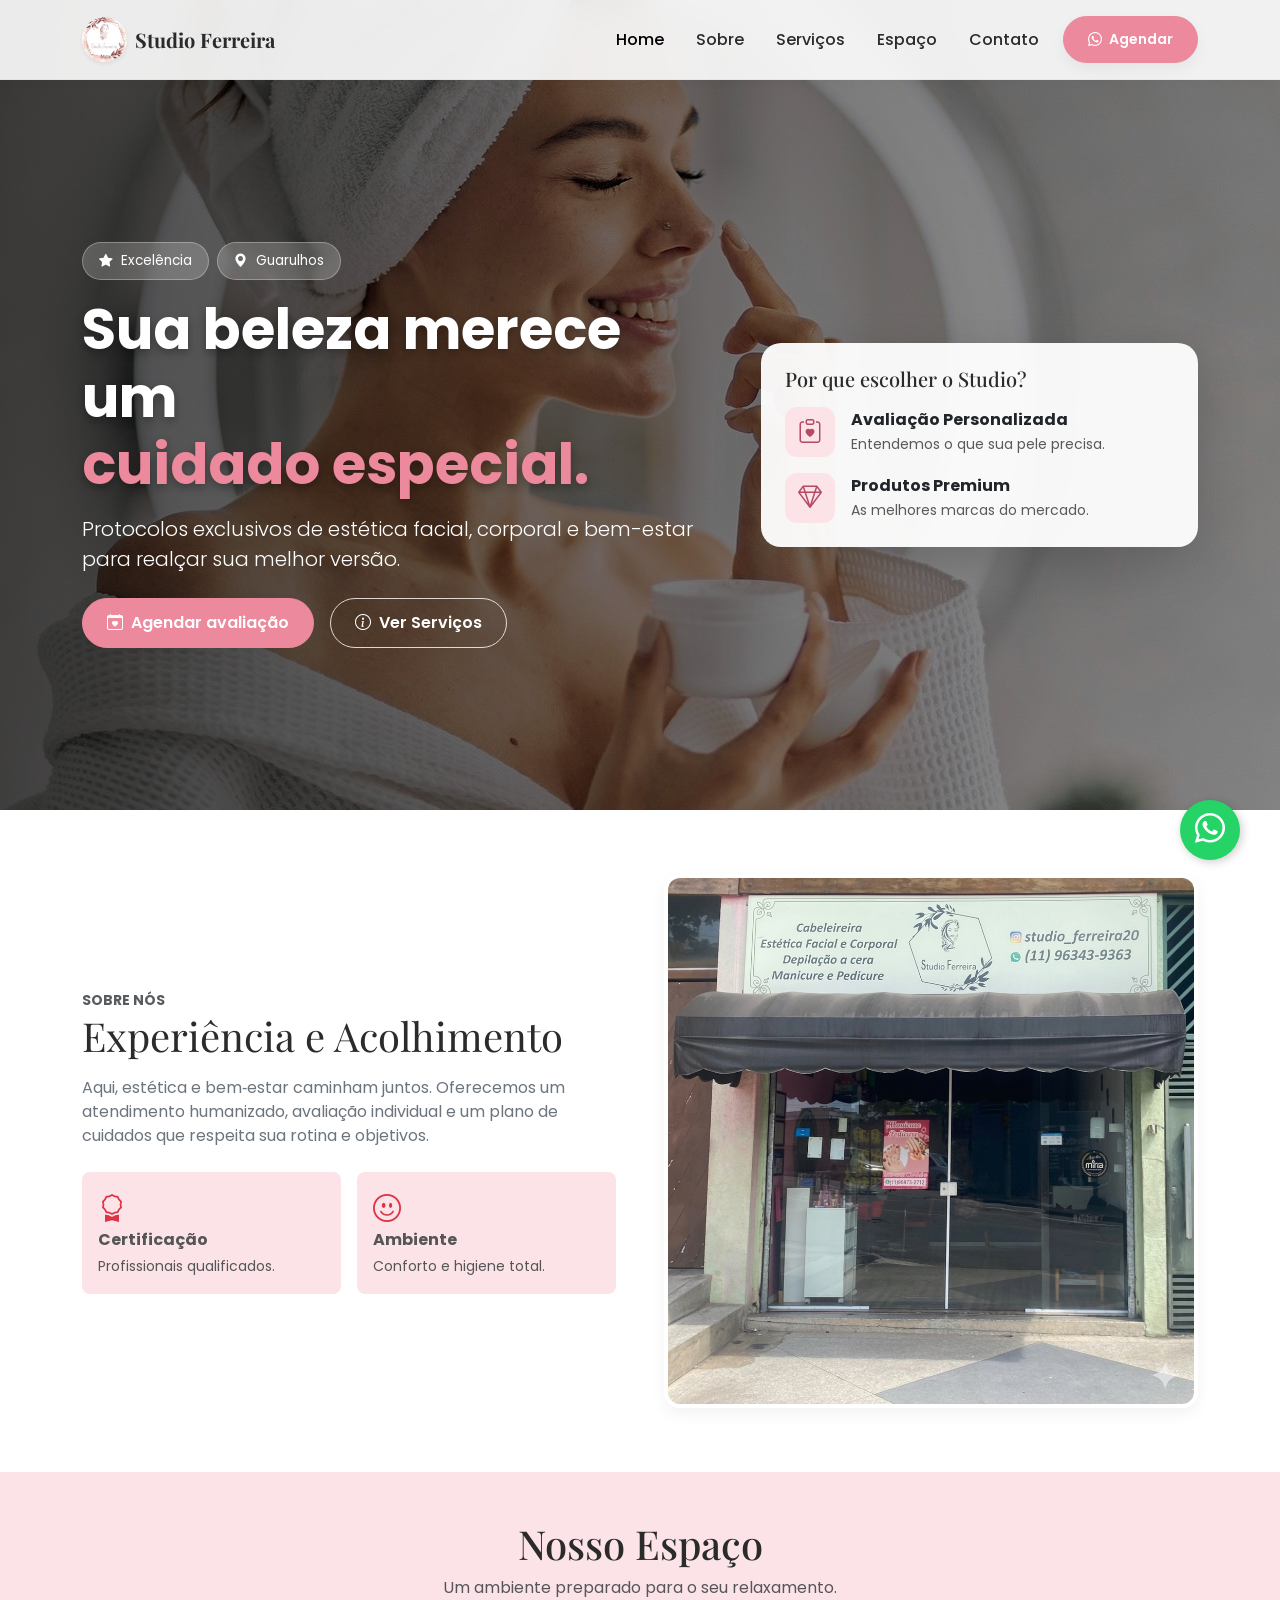
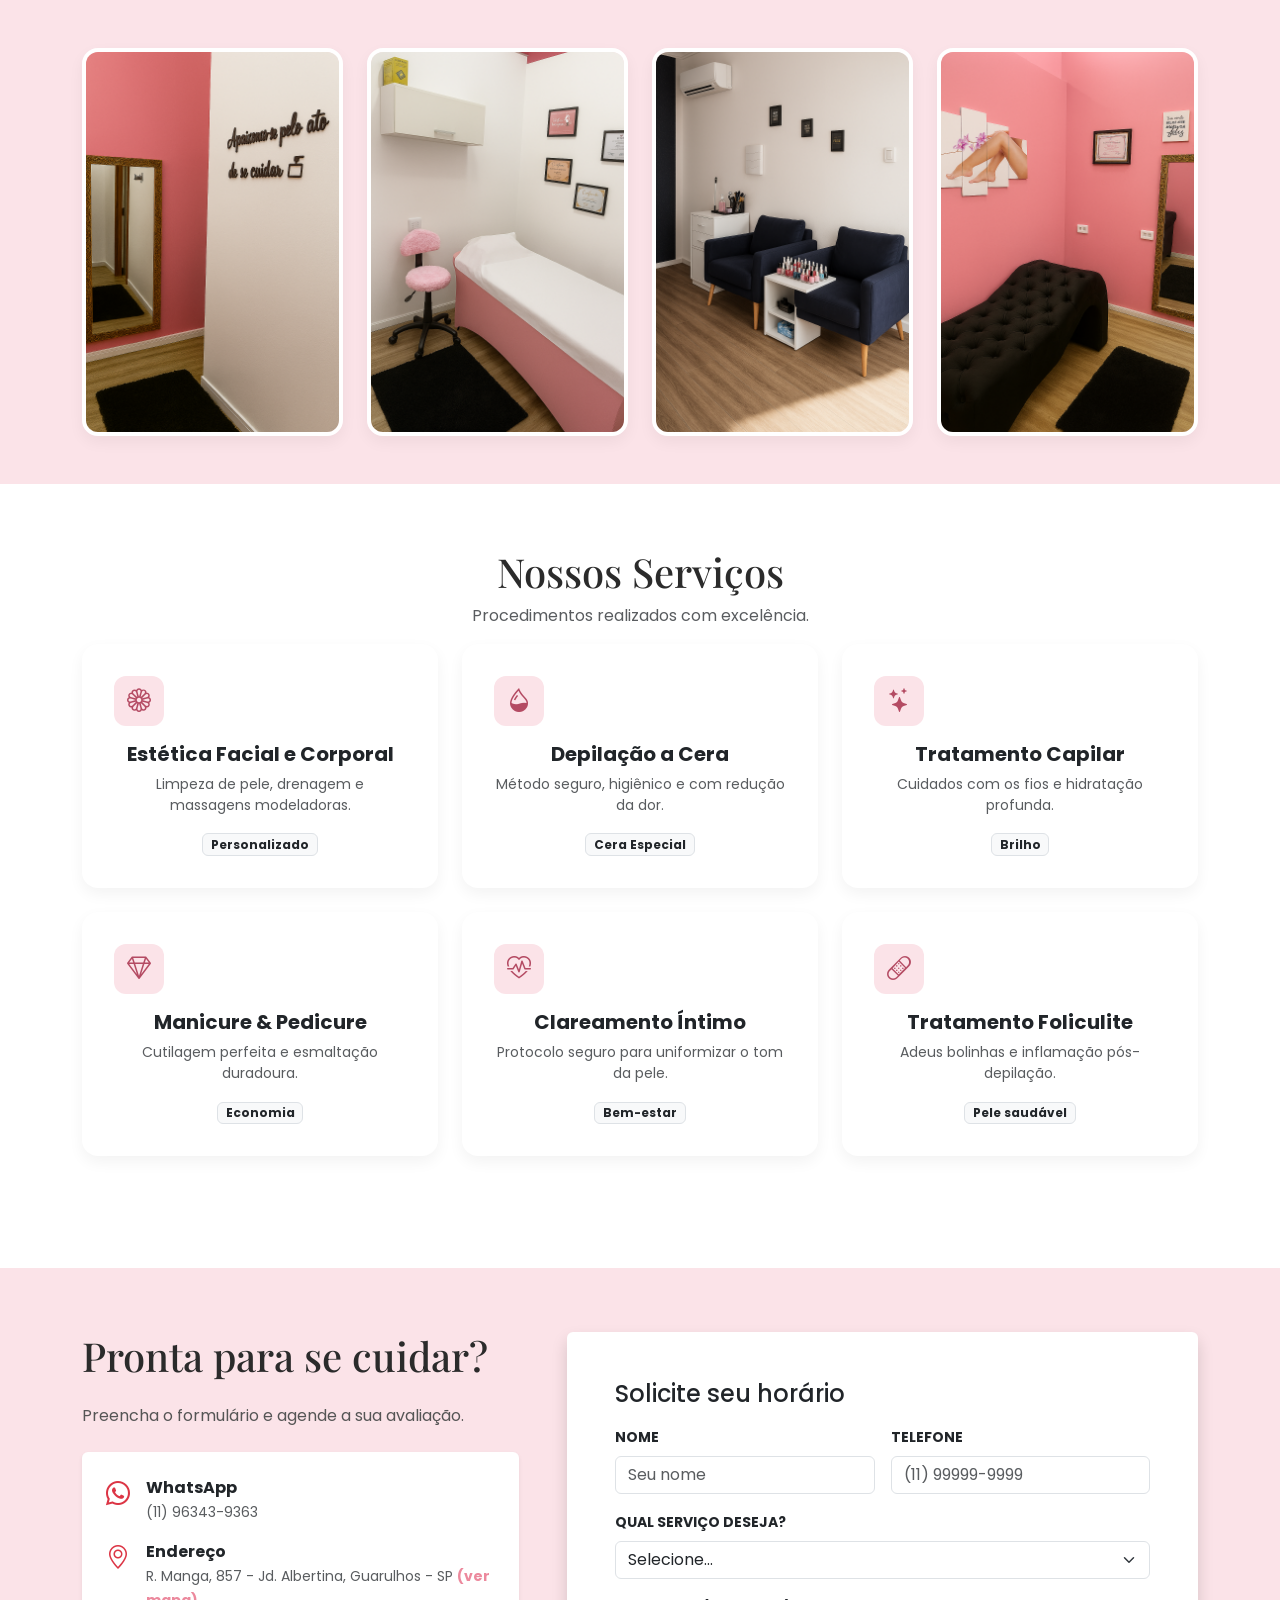
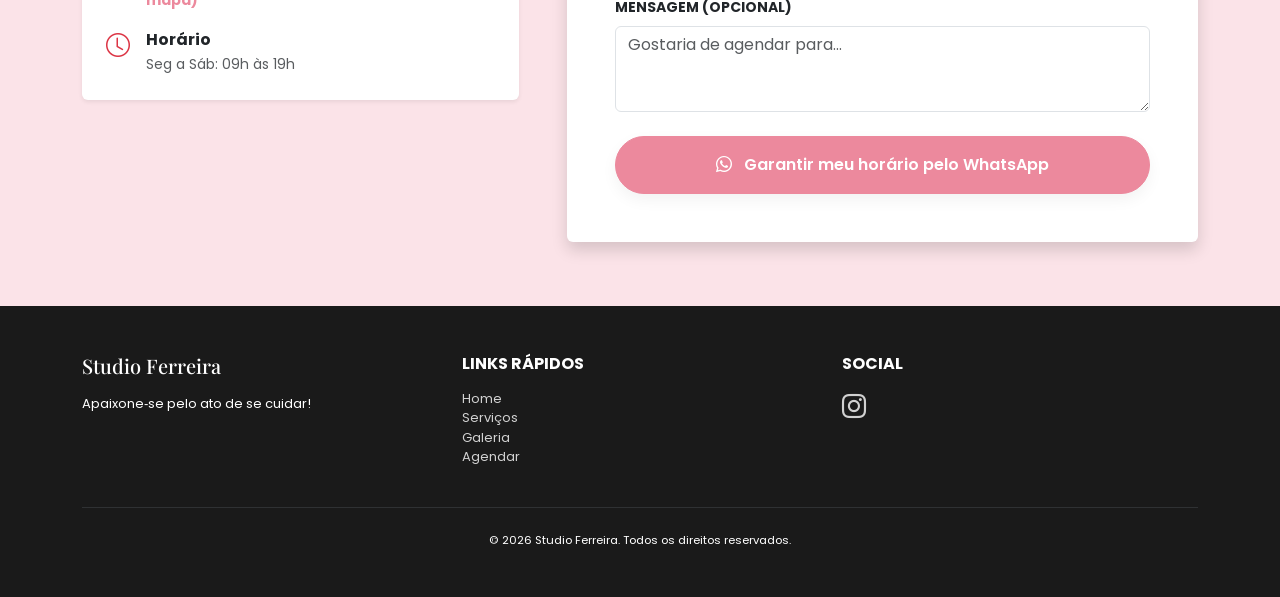
==== index.html @ 10e396b1 "Add files via upload" ====
<!doctype html>
<html lang="pt-br">

<head>
  <meta charset="UTF-8" />
  <meta name="viewport" content="width=device-width, initial-scale=1" />
  <title>Studio Ferreira – Estética e Bem-estar</title>
  <meta name="description" content="Studio Ferreira em Guarulhos: Depilação, Estética facial e corporal, Manicure e SPA. Agende seu horário." />
  <meta name="robots" content="index,follow" />
  
  <meta property="og:title" content="Studio Ferreira – Estética e Bem-estar" />
  <meta property="og:description" content="Tratamentos de estética e bem-estar com atendimento profissional em Guarulhos - SP." />
  <meta property="og:type" content="website" />
  <meta property="og:url" content="https://www.studioferreira20.com.br/" />
  <meta property="og:image" content="https://www.studioferreira20.com.br/img/og-cover.jpg" />

  <link rel="icon" href="img/icon-woman-hair.png" sizes="any" />
  <meta name="theme-color" content="#ec899d" />

  <link rel="preconnect" href="https://fonts.googleapis.com">
  <link rel="preconnect" href="https://fonts.gstatic.com" crossorigin>
  <link href="https://fonts.googleapis.com/css2?family=Poppins:wght@300;400;500;600&family=Playfair+Display:wght@500;600&display=swap" rel="stylesheet">

   <!-- Bootstrap CSS -->
  <link href="https://cdn.jsdelivr.net/npm/bootstrap@5.3.2/dist/css/bootstrap.min.css" rel="stylesheet" />
  <!-- Bootstrap Icons -->
  <link rel="stylesheet" href="https://cdn.jsdelivr.net/npm/bootstrap-icons@1.11.1/font/bootstrap-icons.css" />

  <link rel="stylesheet" href="style.css">
</head>

<body>
<a href="https://wa.me/5511963439363" class="whatsapp-float" target="_blank" rel="noopener">
<i class="bi bi-whatsapp"></i>
</a>

 <!-- NAV BAR -->
  <nav class="navbar navbar-expand-lg fixed-top nav-glass" aria-label="Navegação principal">
    <div class="container">
      <a class="navbar-brand d-flex align-items-center gap-2" href="#home">
        <img src="img/logo.jpg" width="45" height="45" class="rounded-circle shadow-sm" alt="Logo Studio Ferreira">
        <span class="brand-title fw-bold">Studio Ferreira</span>
      </a>
      
      <button class="navbar-toggler shadow-none" type="button" data-bs-toggle="collapse" data-bs-target="#navMain"
        aria-controls="navMain" aria-expanded="false" aria-label="Abrir menu">
        <span class="navbar-toggler-icon"></span>
      </button>

      <div class="collapse navbar-collapse" id="navMain">
        <ul class="navbar-nav ms-auto align-items-lg-center gap-lg-3 my-3 my-lg-0">
          <li class="nav-item"><a class="nav-link active" href="#home">Home</a></li>
          <li class="nav-item"><a class="nav-link" href="#sobre">Sobre</a></li>
          <li class="nav-item"><a class="nav-link" href="#servicos">Serviços</a></li>
          <li class="nav-item"><a class="nav-link" href="#galeria">Espaço</a></li>
          <li class="nav-item"><a class="nav-link" href="#contato">Contato</a></li>
        </ul>
        <div class="ms-lg-3">
          <a class="btn btn-sm btn-rosa w-100 w-lg-auto" target="_blank" rel="noopener"
             href="https://wa.me/5511963439363?text=Ol%C3%A1!%20Vim%20pelo%20site%20e%20gostaria%20de%20agendar.">
            <i class="bi bi-whatsapp me-1"></i> Agendar
          </a>
        </div>
      </div>
    </div>
  </nav>
<!-- HERO -->
  <header id="home" class="hero">
    <div class="container hero-content">
      <div class="row align-items-center g-5">
        <div class="col-lg-7">
          <div class="d-flex flex-wrap gap-2 mb-3">
            <span class="chip"><i class="bi bi-star-fill me-1"></i> Excelência</span>
            <span class="chip"><i class="bi bi-geo-alt-fill me-1"></i> Guarulhos</span>
          </div>
          <h1 class="display-4 mb-3">Sua beleza merece um <span class="text-rosa-destaque"><br>cuidado especial.</span></h1>
          <p class="lead mb-4 opacity-90">Protocolos exclusivos de estética facial, corporal e bem-estar para realçar sua melhor versão.</p>

        
                 <div class="d-flex flex-wrap gap-3">
            <a href="#contato" class="btn btn-rosa">
              <i class="bi bi-calendar-heart me-1"></i> Agendar avaliação
            </a>
            <a href="#servicos" class="btn btn-outline-rosa">
              <i class="bi bi-info-circle me-1"></i> Ver Serviços
            </a>
          </div>
        </div>
        <div class="col-lg-5 d-none d-lg-block">
          <div class="card border-0 shadow-lg" style="background: rgba(255,255,255,0.95); border-radius: 20px;">
            <div class="card-body p-4">
              <h5 class="brand-title mb-3">Por que escolher o Studio?</h5>
              <div class="d-flex align-items-center gap-3 mb-3">
                <div class="icon-badge"><i class="bi bi-clipboard-heart"></i></div>
                <div>
                  <div class="fw-bold text-dark">Avaliação Personalizada</div>
                  <small class="text-muted">Entendemos o que sua pele precisa.</small>
                </div>
              </div>
              <div class="d-flex align-items-center gap-3">
                <div class="icon-badge"><i class="bi bi-gem"></i></div>
                <div>
                  <div class="fw-bold text-dark">Produtos Premium</div>
                  <small class="text-muted">As melhores marcas do mercado.</small>
                </div>
              </div>
            </div>
          </div>
        </div>
      </div>
    </div>
  </header>
<!-- SOBRE -->
  <section id="sobre" class="section-pad">
    <div class="container">
      <div class="row g-5 align-items-center">
        <div class="col-lg-6">
          <span class="text-uppercase text-muted small fw-bold tracking-wider">Sobre Nós</span>
          <h2 class="brand-title display-6 mb-3">Experiência e Acolhimento</h2>
          <p class="text-secondary mb-4">
            Aqui, estética e bem‑estar caminham juntos. Oferecemos um atendimento humanizado, 
            avaliação individual e um plano de cuidados que respeita sua rotina e objetivos.
          </p>
          <div class="row g-3">
            <div class="col-6">
              <div class="p-3 bg-soft rounded-3 h-100">
                <i class="bi bi-award fs-3 text-danger mb-2"></i>
                <h6 class="fw-bold mb-1">Certificação</h6>
                <small>Profissionais qualificados.</small>
              </div>
            </div>
            <div class="col-6">
              <div class="p-3 bg-soft rounded-3 h-100">
                <i class="bi bi-emoji-smile fs-3 text-danger mb-2"></i>
                <h6 class="fw-bold mb-1">Ambiente</h6>
                <small>Conforto e higiene total.</small>
              </div>
            </div>
          </div>
        </div>
        <div class="col-lg-6">
          <img class="img-fluid img-hover-effect" src="img/frente-studio.png" alt="Fachada do Studio Ferreira" loading="lazy">
        </div>
      </div>
    </div>
  </section>
<!-- GALERIA -->
  <section id="galeria" class="py-5 bg-soft">
  <div class="container">
    <div class="text-center mb-5">
      <h2 class="brand-title h1">Nosso Espaço</h2>
      <p class="text-muted">Um ambiente preparado para o seu relaxamento.</p>
    </div>
    
    <div class="row g-3 g-md-4">
      <div class="col-6 col-md-3">
        <div class="gallery-item">
          <img src="img/entrada.png" class="img-fluid" alt="Entrada">
          <div class="gallery-overlay">
            <span>Recepção</span>
          </div>
        </div>
      </div>
      <div class="col-6 col-md-3">
        <div class="gallery-item">
          <img src="img/estetica.png" class="img-fluid" alt="Sala de Estética">
          <div class="gallery-overlay">
            <span>Estética</span>
          </div>
        </div>
      </div>
      <div class="col-6 col-md-3">
        <div class="gallery-item">
          <img src="img/manicure.png" class="img-fluid" alt="Área Manicure">
          <div class="gallery-overlay">
            <span>Manicure</span>
          </div>
        </div>
      </div>
      <div class="col-6 col-md-3">
        <div class="gallery-item">
          <img src="img/depilacao.png" class="img-fluid" alt="Sala Depilação">
          <div class="gallery-overlay">
            <span>Depilação</span>
          </div>
        </div>
      </div>
    </div>
  </div>
</section>
<!-- SERVIÇOS -->
  <section id="servicos" class="section-pad">
    <div class="container">
          <div class="text-center mb-5">
        <div>
          <h2 class="brand-title h1">Nossos Serviços</h2>
          <p class="text-muted">Procedimentos realizados com excelência.</p>
        </div>
      <div class="d-flex flex-column flex-md-row justify-content-between align-items-end mb-5">
      <div class="row g-4">
        <div class="col-md-6 col-lg-4">
          <div class="card card-soft p-3">
            <div class="card-body">
              <div class="icon-badge mb-3"><i class="bi bi-flower1"></i></div>
              <h4 class="h5 fw-bold">Estética Facial e Corporal</h4>
              <p class="small text-muted mb-3">Limpeza de pele, drenagem e massagens modeladoras.</p>
              <span class="badge bg-light text-dark border">Personalizado</span>
            </div>
          </div>
        </div>
        <div class="col-md-6 col-lg-4">
          <div class="card card-soft p-3">
            <div class="card-body">
              <div class="icon-badge mb-3"><i class="bi bi-droplet-half"></i></div>
              <h4 class="h5 fw-bold">Depilação a Cera</h4>
              <p class="small text-muted mb-3">Método seguro, higiênico e com redução da dor.</p>
              <span class="badge bg-light text-dark border">Cera Especial</span>
            </div>
          </div>
        </div>
        <div class="col-md-6 col-lg-4">
          <div class="card card-soft p-3">
            <div class="card-body">
              <div class="icon-badge mb-3"><i class="bi bi-stars"></i></div>
              <h4 class="h5 fw-bold">Tratamento Capilar</h4>
              <p class="small text-muted mb-3">Cuidados com os fios e hidratação profunda.</p>
              <span class="badge bg-light text-dark border">Brilho</span>
            </div>
          </div>
        </div>
        <div class="col-md-6 col-lg-4">
          <div class="card card-soft p-3">
            <div class="card-body">
              <div class="icon-badge mb-3"><i class="bi bi-gem"></i></div>
              <h4 class="h5 fw-bold">Manicure & Pedicure</h4>
              <p class="small text-muted mb-3">Cutilagem perfeita e esmaltação duradoura.</p>
              <span class="badge bg-light text-dark border">Economia</span>
            </div>
          </div>
        </div>
        <div class="col-md-6 col-lg-4">
          <div class="card card-soft p-3">
            <div class="card-body">
              <div class="icon-badge mb-3"><i class="bi bi-heart-pulse"></i></div>
              <h4 class="h5 fw-bold">Clareamento Íntimo</h4>
              <p class="small text-muted mb-3">Protocolo seguro para uniformizar o tom da pele.</p>
              <span class="badge bg-light text-dark border">Bem-estar</span>
            </div>
          </div>
        </div>
        <div class="col-md-6 col-lg-4">
          <div class="card card-soft p-3">
            <div class="card-body">
              <div class="icon-badge mb-3"><i class="bi bi-bandaid"></i></div>
              <h4 class="h5 fw-bold">Tratamento Foliculite</h4>
              <p class="small text-muted mb-3">Adeus bolinhas e inflamação pós-depilação.</p>
              <span class="badge bg-light text-dark border">Pele saudável</span>
            </div>
          </div>
        </div>
      </div>
    </div>
  </section>
<!-- CONTATO -->
  <section id="contato" class="section-pad bg-soft">
    <div class="container">
      <div class="row g-5">
        <div class="col-lg-5">
          <h2 class="brand-title h1 mb-4">Pronta para se cuidar?</h2>
          <p class="mb-4">Preencha o formulário e agende a sua avaliação.</p>
          
          <div class="card border-0 shadow-sm mb-4">
            <div class="card-body p-4">
              <div class="d-flex gap-3 mb-3">
                <i class="bi bi-whatsapp fs-4 text-danger"></i>
                <div>
                  <strong>WhatsApp</strong><br>
                  <a href="https://wa.me/5511963439363" class="text-muted small text-decoration-none" target="_blank">(11) 96343-9363</a>
                </div>
              </div>
              <div class="d-flex gap-3 mb-3">
                <i class="bi bi-geo-alt fs-4 text-danger"></i>
                <div>
                  <strong>Endereço</strong><br>
                  <a class="text-decoration-none"
                href="https://www.google.com/maps/search/?api=1&query=R.+Manga+857,+Jardim+Albertina,+Guarulhos,+SP"
                target="_blank" rel="noopener noreferrer">
                  <span class="text-muted small">R. Manga, 857 - Jd. Albertina, Guarulhos - SP <span class="text-rosa-destaque">(ver mapa)</span></span> </a>
                </div>
              </div>
              <div class="d-flex gap-3">
                <i class="bi bi-clock fs-4 text-danger"></i>
                <div>
                  <strong>Horário</strong><br>
                  <span class="text-muted small">Seg a Sáb: 09h às 19h</span>
                </div>
              </div>
            </div>
          </div>
        </div>

        <div class="col-lg-7">
          <div class="card border-0 shadow h-100">
            <div class="card-body p-4 p-md-5">
              <h3 class="h4 mb-3">Solicite seu horário</h3>
              <form id="formWhatsApp">
                <div class="row g-3">
                  <div class="col-md-6">
                    <label class="form-label small fw-bold text-uppercase">Nome</label>
                    <input type="text" id="nome" class="form-control" placeholder="Seu nome" required>
                  </div>
                    <div class="col-md-6">
                    <label class="form-label small fw-bold text-uppercase">Telefone</label>
                    <input type="tel" id="telefone" class="form-control" placeholder="(11) 99999-9999" required>
                  </div>
                  <div class="col-12">
                    <label class="form-label small fw-bold text-uppercase">Qual serviço deseja?</label>
                    <select id="servico" class="form-select" required>
                      <option value="" selected disabled>Selecione...</option>
                    <option>Clareamento</option>
                    <option>Depilação</option>
                    <option>Estética Facial</option>
                    <option>Estética Corporal</option>
                    <option>Manicure/Pedicure</option>
                    <option>Tratamento para foliculite</option>
                    <option>Pacotes</option>
                    <option>Outros Procedimentos</option>
                    </select>
                  </div>
                  <div class="col-12">
                    <label class="form-label small fw-bold text-uppercase">Mensagem (Opcional)</label>
                    <textarea id="mensagem" class="form-control" rows="3" placeholder="Gostaria de agendar para..."></textarea>
                  </div>
                  <div class="col-12">
                    <button type="submit" class="btn btn-rosa w-100 py-3 mt-2">
                      <i class="bi bi-whatsapp me-2"></i> Garantir meu horário pelo WhatsApp
                    </button>
                  </div>
                </div>
              </form>
            </div>
          </div>
        </div>
      </div>
    </div>
  </section>
<!-- RODAPÉ -->
  <footer class="text-center text-lg-start">
    <div class="container">
      <div class="row gy-4">
        <div class="col-lg-4">
          <h5 class="text-white mb-3 brand-title">Studio Ferreira</h5>
          <p class=" text-white">Apaixone‑se pelo ato de se cuidar!</p>
        </div>
        <div class="col-lg-4">
          <h6 class="text-white text-uppercase fw-bold mb-3">Links Rápidos</h6>
          <ul class="list-unstyled">
            <li><a href="#home">Home</a></li>
            <li><a href="#servicos">Serviços</a></li>
            <li><a href="#galeria">Galeria</a></li>
            <li><a href="#contato">Agendar</a></li>
          </ul>
        </div>
        <div class="col-lg-4">
          <h6 class="text-white text-uppercase fw-bold mb-3">Social</h6>
          <a href="https://instagram.com/studio_ferreira20" target="_blank" class="fs-4 me-3"><i class="bi bi-instagram"></i></a>
        </div>
      </div>
      <hr class="border-secondary my-4">
      <div class="text-center small text-white">
        &copy; 2026 Studio Ferreira. Todos os direitos reservados.
      </div>
    </div>
  </footer>

  <script src="https://cdn.jsdelivr.net/npm/bootstrap@5.3.2/dist/js/bootstrap.bundle.min.js"></script>

  <script src="form.js"></script>
</body>
</html>
---- style.css ----
/* ====== 1. Variáveis e Tema ====== */
:root {
  --rosa: #ec899d;
  --rosa-hover: #d66f85;
  --rosa-suave: #FBE3E8;
  --texto: #555555;
  --texto-escuro: #2b2b2b;
  --branco: #ffffff;
  --nav-altura: 80px;
  --radius: 16px;
  --shadow-sm: 0 6px 15px rgba(0, 0, 0, .05);
  --shadow-hover: 0 15px 30px rgba(236, 137, 157, 0.25);
}

/* ====== 2. Base ====== */
html {
  scroll-behavior: smooth;
}

body {
  font-family: "Poppins", sans-serif;
  color: var(--texto);
  background: var(--branco);
  overflow-x: hidden;
}

section {
  scroll-margin-top: calc(var(--nav-altura) + 20px);
}

.brand-title {
  font-family: "Playfair Display", serif;
  color: var(--texto-escuro);
}



/* ====== 3. Botões ====== */
.btn-rosa {
  background-color: var(--rosa);
  border-color: var(--rosa);
  color: #fff;
  box-shadow: var(--shadow-sm);
  border-radius: 50px;
  padding: .75rem 1.5rem;
  font-weight: 600;
  transition: all 0.3s ease;
}

.btn-rosa:hover {
  background-color: var(--rosa-hover);
  border-color: var(--rosa-hover);
  transform: translateY(-2px);
  color: #fff;
}

.btn-outline-rosa {
  color: var(--branco);
  border: 1px solid rgba(255, 255, 255, .8);
  border-radius: 50px;
  padding: .75rem 1.5rem;
  font-weight: 600;
  transition: all 0.3s ease;
}

.btn-outline-rosa:hover {
  background: rgba(255, 255, 255, .2);
  border-color: #fff;
  color: #fff;
}

/* ====== 4. Navegação ====== */
.nav-glass {
  min-height: var(--nav-altura);
  backdrop-filter: blur(12px);
  background: rgba(255, 255, 255, .9);
  border-bottom: 1px solid rgba(0, 0, 0, .04);
  box-shadow: 0 4px 10px rgba(0, 0, 0, 0.02);
  padding-top: 10px;
  padding-bottom: 10px;
}

.nav-link {
  color: var(--texto-escuro);
  font-weight: 500;
  transition: color 0.3s;
}

.nav-link:hover,
.nav-link.active {
  color: var(--rosa);
}

.navbar-toggler {
  border: none;
  background-color: var(--rosa);
  padding: 0.5rem;
  border-radius: 8px;
}

.navbar-toggler-icon {
  background-image: url("data:image/svg+xml,%3csvg xmlns='http://www.w3.org/2000/svg' viewBox='0 0 30 30'%3e%3cpath stroke='rgba(255, 255, 255, 1)' stroke-linecap='round' stroke-miterlimit='10' stroke-width='2' d='M4 7h22M4 15h22M4 23h22'/%3e%3c/svg%3e");
}


/* ====== 5. Hero ====== */
.hero {
  position: relative;
  min-height: 90vh;
  display: flex;
  align-items: center;
  padding-top: var(--nav-altura);
  color: var(--branco);
  background: linear-gradient(to right, rgba(0, 0, 0, 0.7), rgba(0, 0, 0, 0.4)), url('img/hero.jpg') center/cover no-repeat;
}

.hero-content h1 {
  font-weight: 700;
  text-shadow: 0 4px 10px rgba(0, 0, 0, 0.3);
}

.chip {
  background: rgba(255, 255, 255, 0.15);
  border: 1px solid rgba(255, 255, 255, 0.3);
  padding: 0.4rem 0.8rem;
  border-radius: 50px;
  font-size: 0.9rem;
  backdrop-filter: blur(5px);
  color: #fff;
}

/* ====== 6. Imagens com Efeito  ====== */
.img-hover-effect {
  border-radius: var(--radius);
  border: 4px solid #fff;
  box-shadow: var(--shadow-sm);
  transition: transform 0.3s ease, box-shadow 0.3s ease;


  width: 100%;
  height: auto;

}

.img-hover-effect:hover {
  transform: translateY(-5px);
  box-shadow: var(--shadow-hover);
}

.text-rosa-destaque {
  color: var(--rosa);
  font-weight: 700;
}

.chip {
  background: rgba(255, 255, 255, 0.2);
  backdrop-filter: blur(5px);
  padding: 8px 16px;
  border-radius: 50px;
  font-size: 0.85rem;
  border: 1px solid rgba(255, 255, 255, 0.3);
}


/* ====== 7. Cards ====== */
.card-soft {
  border: none;
  background: #fff;
  border-radius: var(--radius);
  box-shadow: var(--shadow-sm);
  transition: transform 0.3s;
  height: 100%;
}

.card-soft:hover {
  transform: translateY(-5px);
  box-shadow: var(--shadow-hover);
}

.icon-badge {
  width: 50px;
  height: 50px;
  background: var(--rosa-suave);
  color: #b44b63;
  border-radius: 12px;
  display: flex;
  align-items: center;
  justify-content: center;
  font-size: 1.5rem;
}

/* ====== 8. Seções ====== */
.section-pad {
  padding: 4rem 0;
}

.bg-soft {
  background-color: var(--rosa-suave);
}


/* ====== 9. Galeria com Overlay ====== */
.gallery-item {
  position: relative;
  overflow: hidden;
  border-radius: var(--radius);
  border: 4px solid #fff;
  box-shadow: var(--shadow-sm);
  transition: transform 0.3s ease;
}

.gallery-item img {
  width: 100%;
  display: block;
  transition: transform 0.5s ease;
}

.gallery-overlay {
  position: absolute;
  top: 0;
  left: 0;
  width: 100%;
  height: 100%;
  background: rgba(236, 137, 157, 0.7);
  /* Cor rosa com transparência */
  display: flex;
  align-items: center;
  justify-content: center;
  opacity: 0;
  /* Escondido por padrão */
  transition: opacity 0.3s ease;
}

.gallery-overlay span {
  color: #fff;
  font-weight: 600;
  text-transform: uppercase;
  font-size: 0.9rem;
  letter-spacing: 1px;
}

/* Efeito Hover */
.gallery-item:hover {
  transform: translateY(-5px);
  box-shadow: var(--shadow-hover);
}

.gallery-item:hover .gallery-overlay {
  opacity: 1;
  /* Mostra o nome no hover */
}

.gallery-item:hover img {
  transform: scale(1.1);
  /* Zoom suave na imagem */
}



/* ====== 10. Rodapé ====== */
footer {
  font-size: small;
  background: #1a1a1a;
  color: #ccc;
  padding: 3rem 0;
}

footer a {
  font-size: small;
  color: #fff;
  text-decoration: none;
  opacity: 0.8;
}

footer a:hover {
  opacity: 1;
  color: var(--rosa);
}

/* ====== WhatsApp Flutuante ====== */
.whatsapp-float {
  position: fixed;
  width: 60px;
  height: 60px;
  bottom: 40px;
  right: 40px;
  background-color: #25d366;
  color: #FFF;
  border-radius: 50px;
  text-align: center;
  font-size: 30px;
  box-shadow: 2px 2px 10px rgba(0, 0, 0, 0.2);
  z-index: 1000;
  display: flex;
  align-items: center;
  justify-content: center;
  transition: all 0.3s;
  text-decoration: none;
}

.whatsapp-float:hover {
  transform: scale(1.1);
  color: #fff;
}


/* ====== Mobile  ====== */
@media (min-width: 992px) {
  .hero {
    background-attachment: fixed;
  }
}

@media (max-width: 768px) {
  .hero {
    text-align: center;
  }

  .hero h1 {
    font-size: 2.2rem;
  }

  .section-pad {
    padding: 3rem 0;
  }

  .display-3 {
    font-size: 2.5rem;
  }

  .whatsapp-float {
    bottom: 20px;
    right: 20px;
    width: 50px;
    height: 50px;
  }

  .experience-badge {
    right: 0;
    bottom: -10px;
    font-size: 0.8rem;
  }

  .gallery-overlay {
    opacity: 1;
    background: linear-gradient(transparent, rgba(0, 0, 0, 0.7));
    align-items: flex-end;
    padding-bottom: 10px;
  }
}

  .gallery-overlay span {
    font-size: 0.8rem;
  }


/* === AJUSTE DO MENU MOBILE (BACKGROUND) === */
@media (max-width: 991px) {
  .navbar-collapse {
    background-color: #ffffff;
    /* Fundo branco para leitura */
    margin-top: 15px;
    padding: 1.5rem;
    border-radius: 16px;
    box-shadow: 0 10px 40px rgba(0, 0, 0, 0.15);
    /* Sombra forte para destacar */
    border: 1px solid rgba(0, 0, 0, 0.05);
  }

  .navbar-nav .nav-item {
    border-bottom: 1px solid #f0f0f0;
    /* Linha separadora suave */
    margin-bottom: 5px;
  }

  .navbar-nav .nav-link {
    padding: 10px 0;
    /* Mais espaço para o dedo */
  }

  /* Remove a borda do último item */
  .navbar-nav .nav-item:last-child {
    border-bottom: none;
  }
}
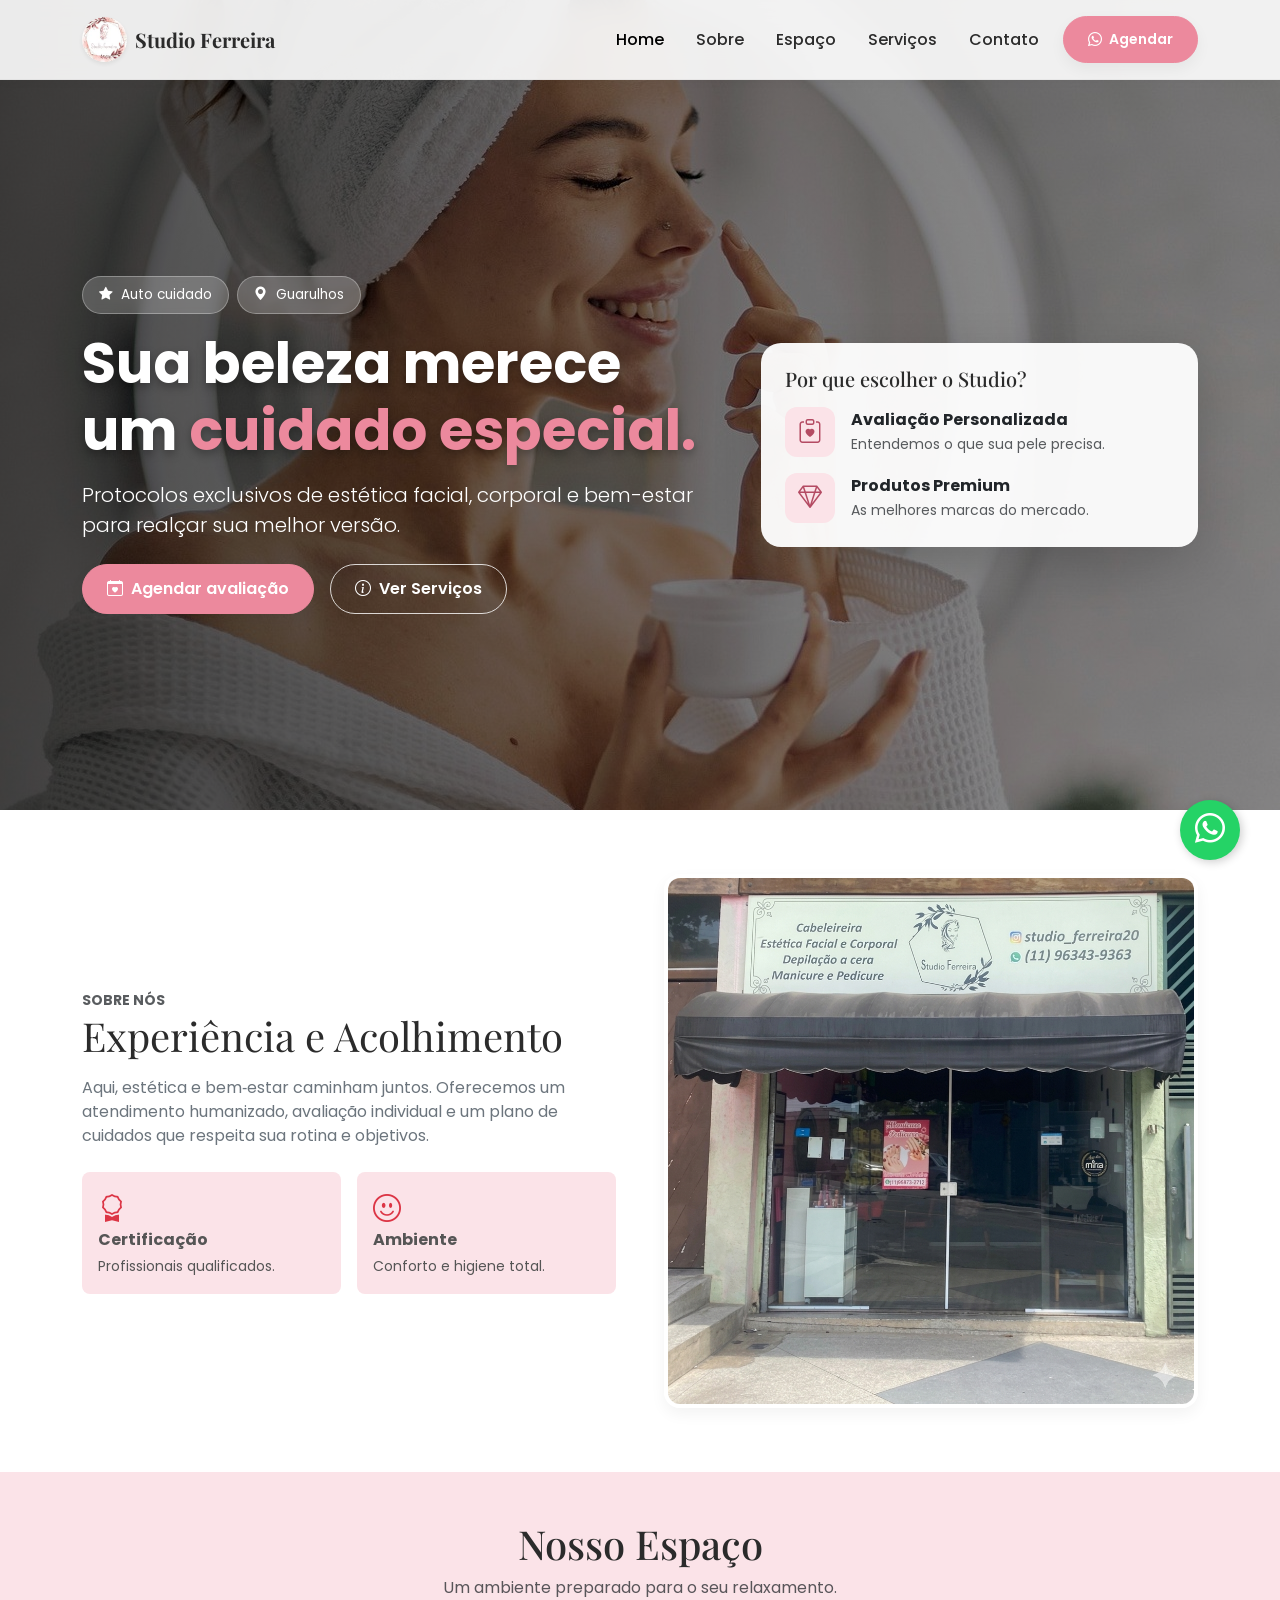
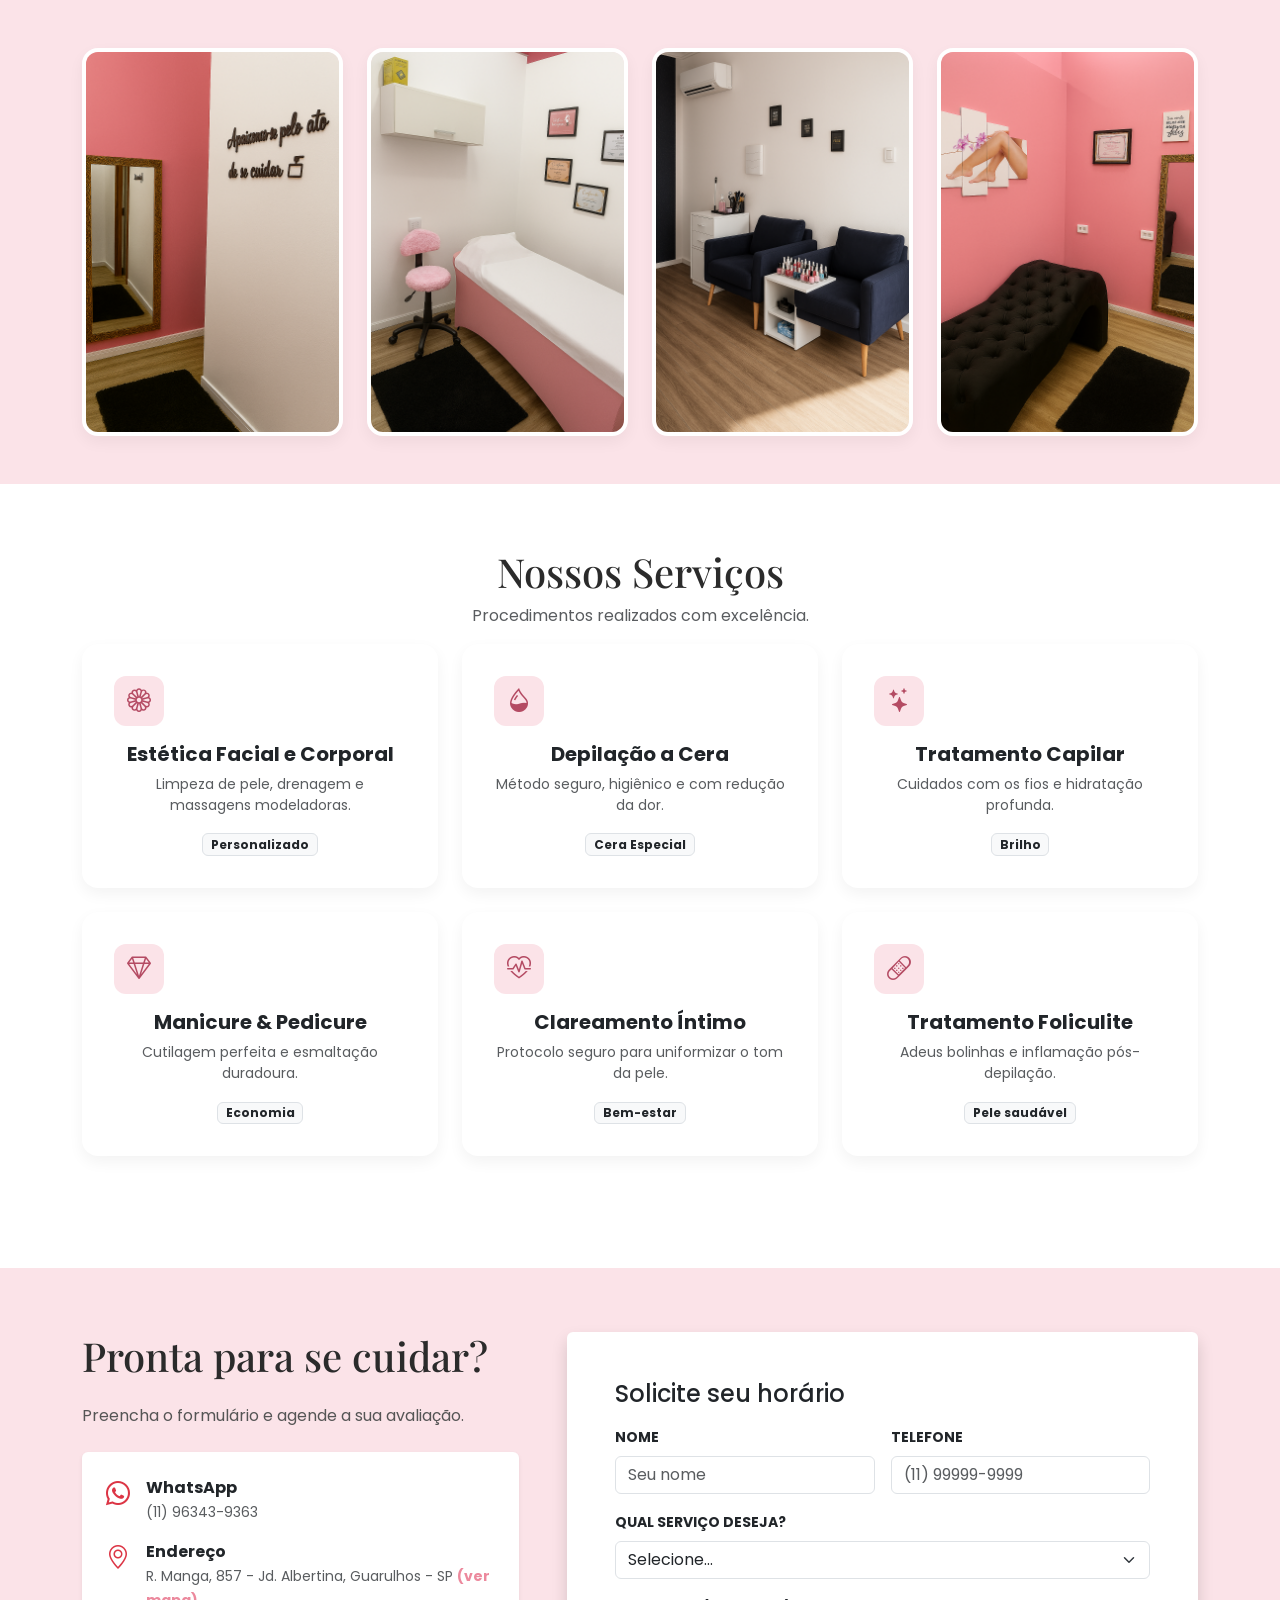
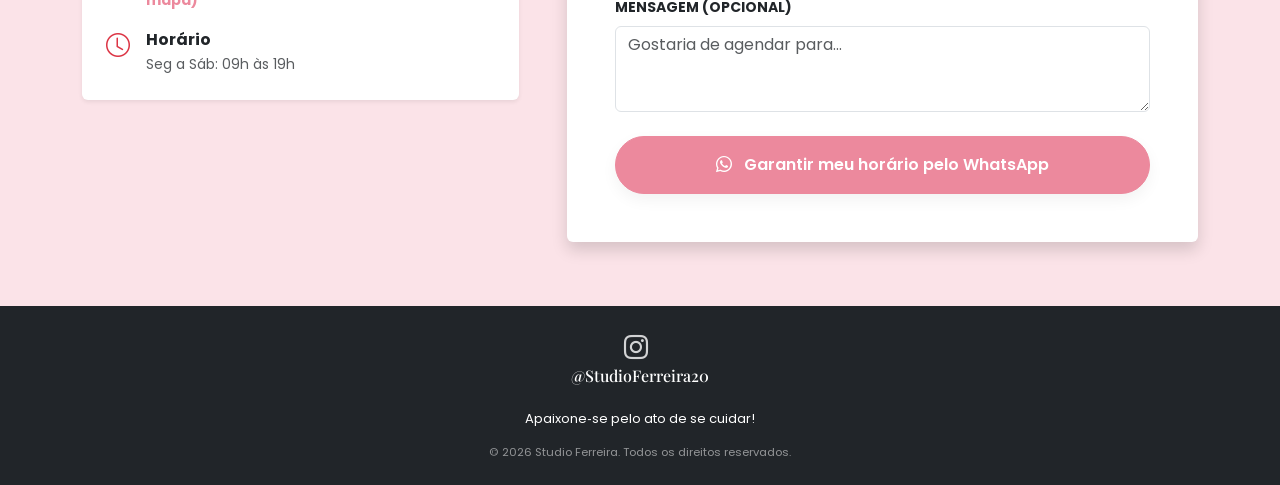
==== commit 287434c0: "Add files via upload" ====
--- a/index.html
+++ b/index.html
@@ -42,7 +42,7 @@
         <span class="brand-title fw-bold">Studio Ferreira</span>
       </a>
       
-      <button class="navbar-toggler shadow-none" type="button" data-bs-toggle="collapse" data-bs-target="#navMain"
+      <button class="navbar-toggler shadow-none me-1" type="button" data-bs-toggle="collapse" data-bs-target="#navMain"
         aria-controls="navMain" aria-expanded="false" aria-label="Abrir menu">
         <span class="navbar-toggler-icon"></span>
       </button>
@@ -51,8 +51,8 @@
         <ul class="navbar-nav ms-auto align-items-lg-center gap-lg-3 my-3 my-lg-0">
           <li class="nav-item"><a class="nav-link active" href="#home">Home</a></li>
           <li class="nav-item"><a class="nav-link" href="#sobre">Sobre</a></li>
+           <li class="nav-item"><a class="nav-link" href="#galeria">Espaço</a></li>
           <li class="nav-item"><a class="nav-link" href="#servicos">Serviços</a></li>
-          <li class="nav-item"><a class="nav-link" href="#galeria">Espaço</a></li>
           <li class="nav-item"><a class="nav-link" href="#contato">Contato</a></li>
         </ul>
         <div class="ms-lg-3">
@@ -70,10 +70,10 @@
       <div class="row align-items-center g-5">
         <div class="col-lg-7">
           <div class="d-flex flex-wrap gap-2 mb-3">
-            <span class="chip"><i class="bi bi-star-fill me-1"></i> Excelência</span>
+            <span class="chip"><i class="bi bi-star-fill me-1"></i> Auto cuidado</span>
             <span class="chip"><i class="bi bi-geo-alt-fill me-1"></i> Guarulhos</span>
           </div>
-          <h1 class="display-4 mb-3">Sua beleza merece um <span class="text-rosa-destaque"><br>cuidado especial.</span></h1>
+          <h1 class="display-4 mb-3">Sua beleza merece um <span class="text-rosa-destaque">cuidado especial.</span></h1>
           <p class="lead mb-4 opacity-90">Protocolos exclusivos de estética facial, corporal e bem-estar para realçar sua melhor versão.</p>
 
         
@@ -139,7 +139,7 @@
           </div>
         </div>
         <div class="col-lg-6">
-          <img class="img-fluid img-hover-effect" src="img/frente-studio.png" alt="Fachada do Studio Ferreira" loading="lazy">
+          <img class="img-fluid rounded-4 img-hover-effect" src="img/frente-studio.png" alt="Fachada do Studio Ferreira" loading="lazy">
         </div>
       </div>
     </div>
@@ -345,31 +345,14 @@
     </div>
   </section>
 <!-- RODAPÉ -->
-  <footer class="text-center text-lg-start">
-    <div class="container">
-      <div class="row gy-4">
-        <div class="col-lg-4">
-          <h5 class="text-white mb-3 brand-title">Studio Ferreira</h5>
-          <p class=" text-white">Apaixone‑se pelo ato de se cuidar!</p>
-        </div>
-        <div class="col-lg-4">
-          <h6 class="text-white text-uppercase fw-bold mb-3">Links Rápidos</h6>
-          <ul class="list-unstyled">
-            <li><a href="#home">Home</a></li>
-            <li><a href="#servicos">Serviços</a></li>
-            <li><a href="#galeria">Galeria</a></li>
-            <li><a href="#contato">Agendar</a></li>
-          </ul>
-        </div>
-        <div class="col-lg-4">
-          <h6 class="text-white text-uppercase fw-bold mb-3">Social</h6>
-          <a href="https://instagram.com/studio_ferreira20" target="_blank" class="fs-4 me-3"><i class="bi bi-instagram"></i></a>
-        </div>
-      </div>
-      <hr class="border-secondary my-4">
-      <div class="text-center small text-white">
-        &copy; 2026 Studio Ferreira. Todos os direitos reservados.
-      </div>
+
+
+    <footer class="bg-dark text-white py-4">
+    <div class="container text-center">
+      <a href="https://instagram.com/studio_ferreira20" target="_blank" class="fs-4 me-2"><i class="bi bi-instagram"></i></a> 
+      <h6 class="brand-title text-white mb-4">@StudioFerreira20</h6>
+      <p class=" text-white">Apaixone‑se pelo ato de se cuidar!</p> 
+      <p class="small opacity-50 mb-0">© 2026 Studio Ferreira. Todos os direitos reservados.</p>
     </div>
   </footer>
 
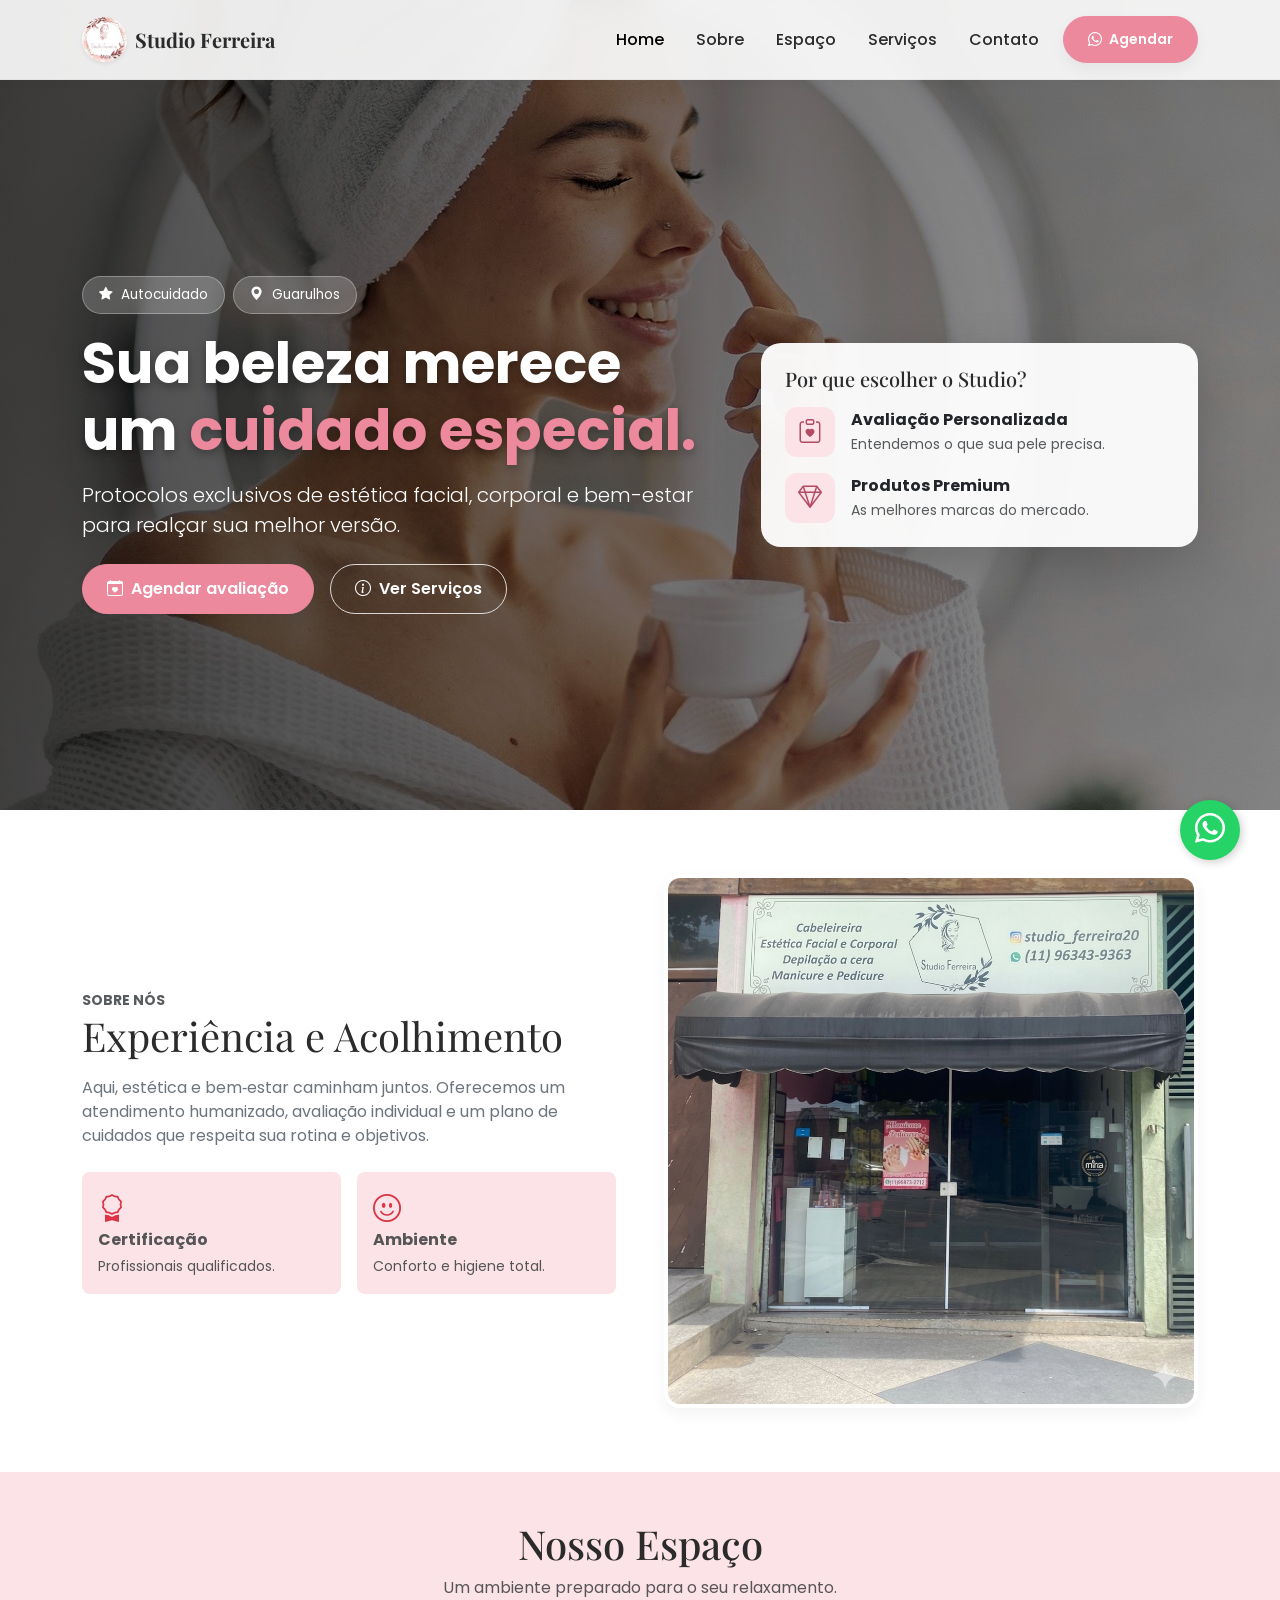
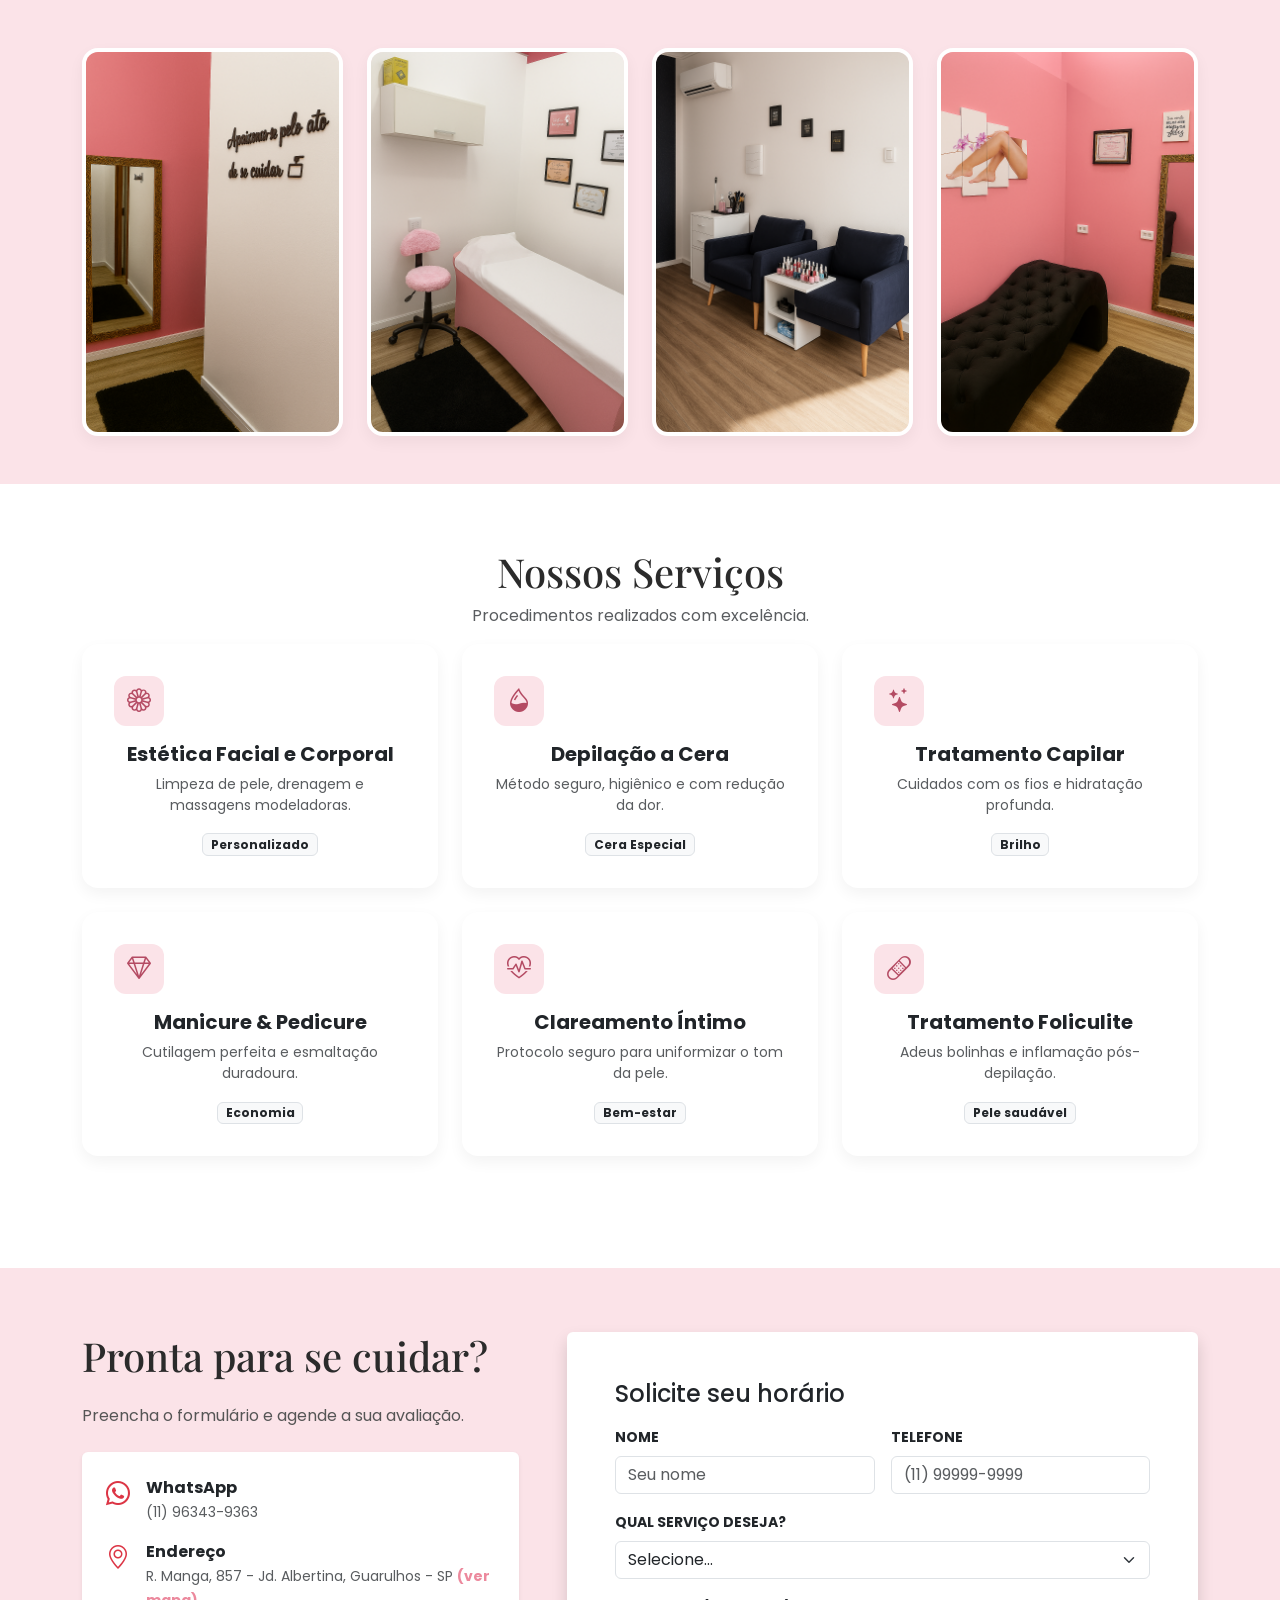
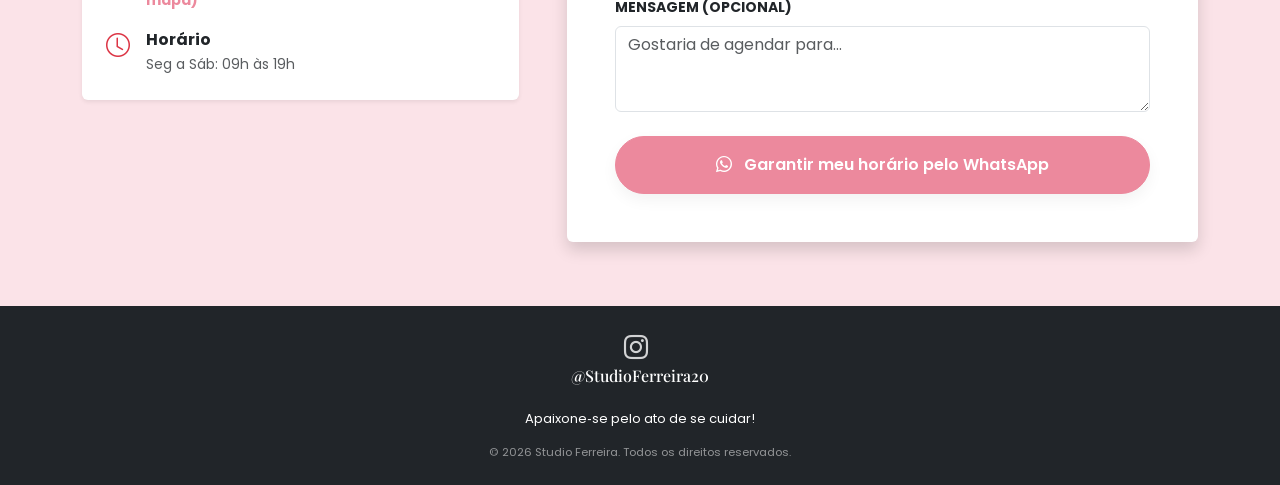
==== commit 325e3687: "Update index.html" ====
--- a/index.html
+++ b/index.html
@@ -7,7 +7,7 @@
   <title>Studio Ferreira – Estética e Bem-estar</title>
   <meta name="description" content="Studio Ferreira em Guarulhos: Depilação, Estética facial e corporal, Manicure e SPA. Agende seu horário." />
   <meta name="robots" content="index,follow" />
-  
+  <meta name="google-site-verification" content="fCxFlpmVld51UmJg9YmK_A1GYhlWJAjI2paiNW-_1q8" />
   <meta property="og:title" content="Studio Ferreira – Estética e Bem-estar" />
   <meta property="og:description" content="Tratamentos de estética e bem-estar com atendimento profissional em Guarulhos - SP." />
   <meta property="og:type" content="website" />
@@ -70,7 +70,7 @@
       <div class="row align-items-center g-5">
         <div class="col-lg-7">
           <div class="d-flex flex-wrap gap-2 mb-3">
-            <span class="chip"><i class="bi bi-star-fill me-1"></i> Auto cuidado</span>
+            <span class="chip"><i class="bi bi-star-fill me-1"></i> Autocuidado</span>
             <span class="chip"><i class="bi bi-geo-alt-fill me-1"></i> Guarulhos</span>
           </div>
           <h1 class="display-4 mb-3">Sua beleza merece um <span class="text-rosa-destaque">cuidado especial.</span></h1>
@@ -360,4 +360,6 @@
 
   <script src="form.js"></script>
 </body>
-</html>+
+</html>
+
